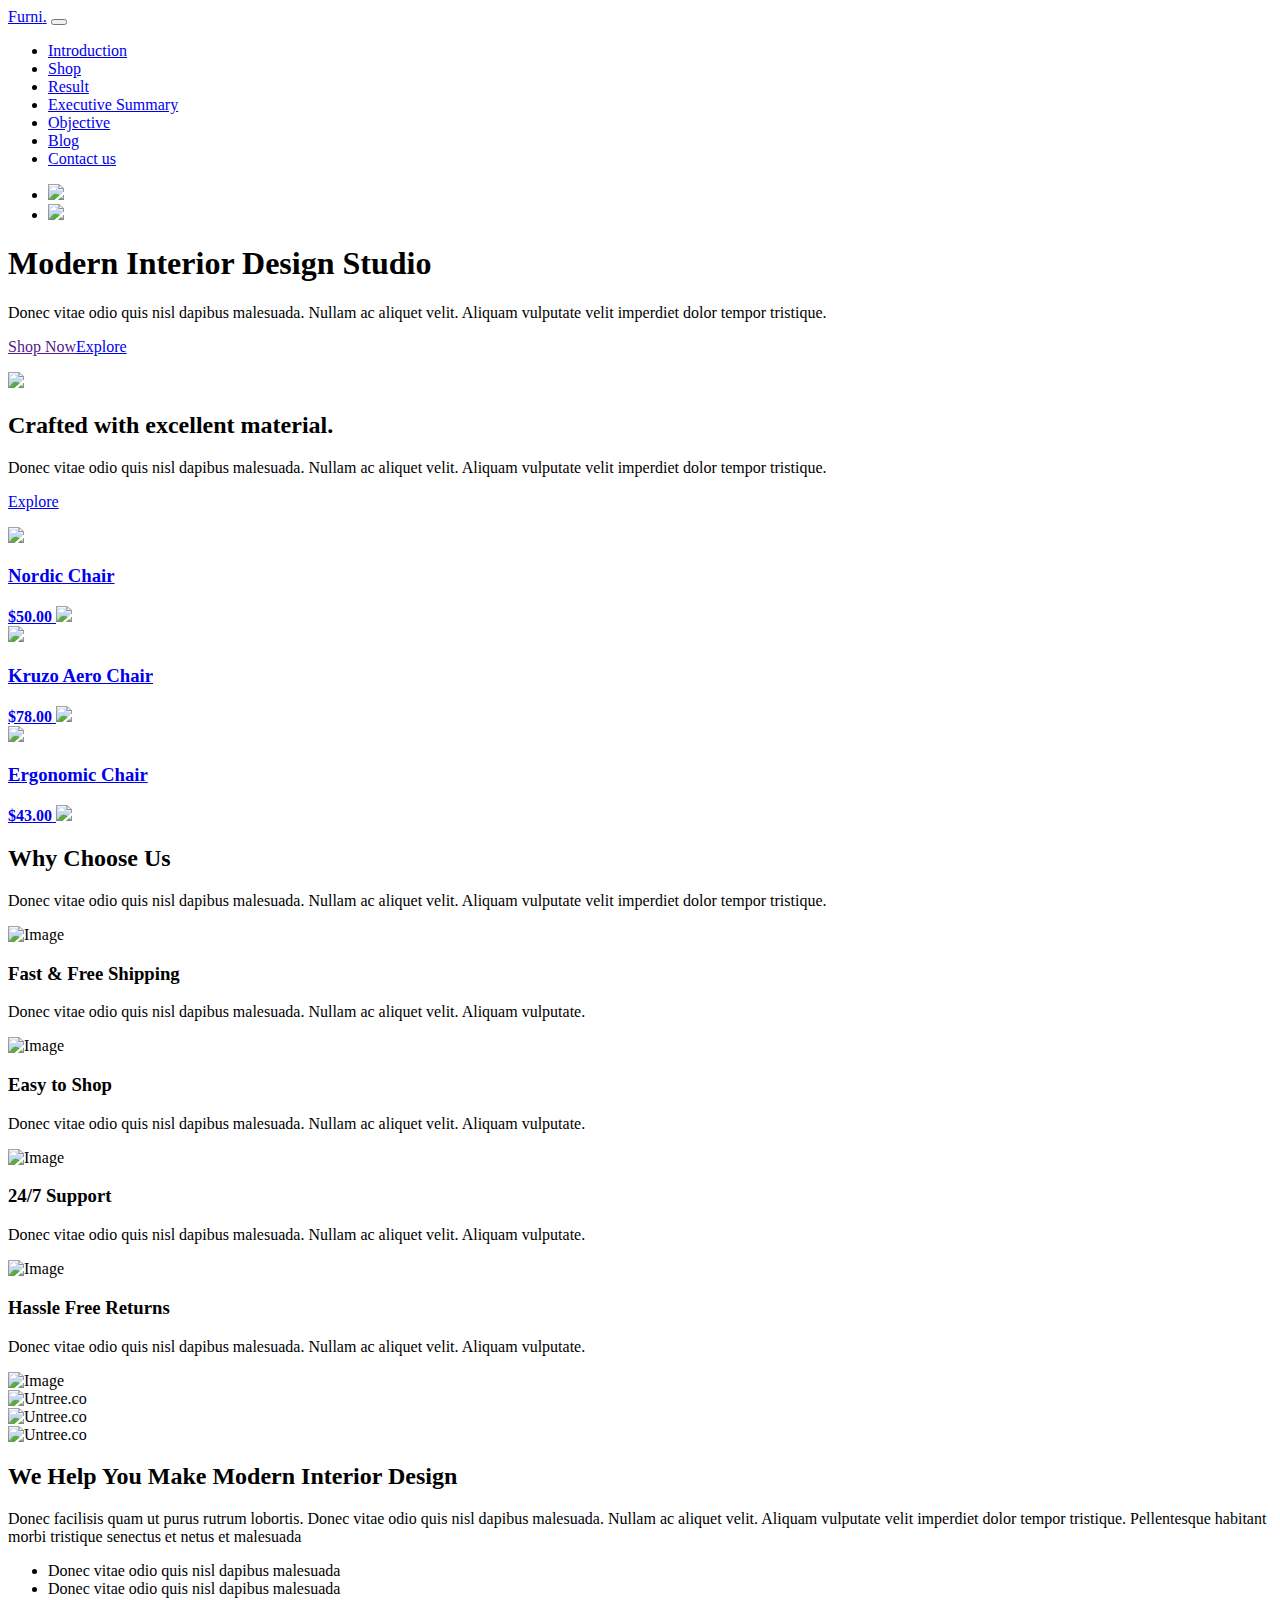
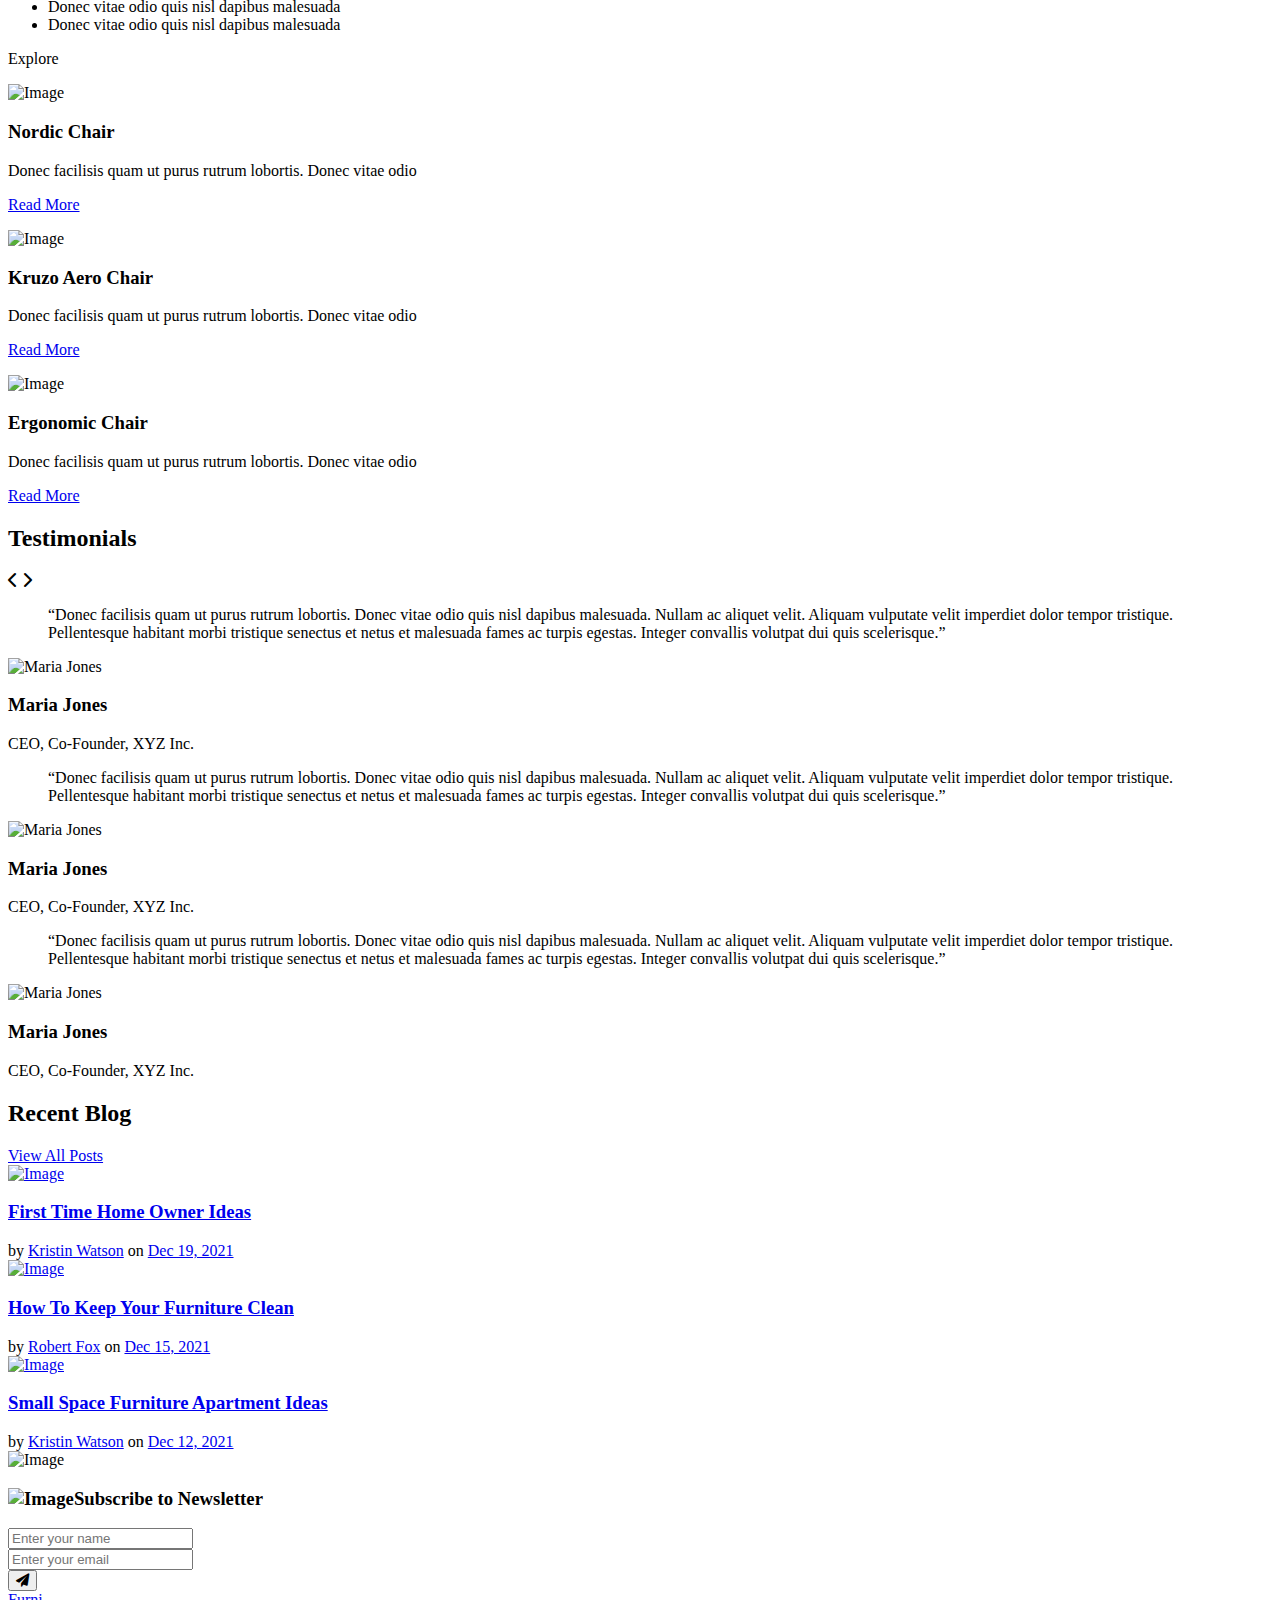
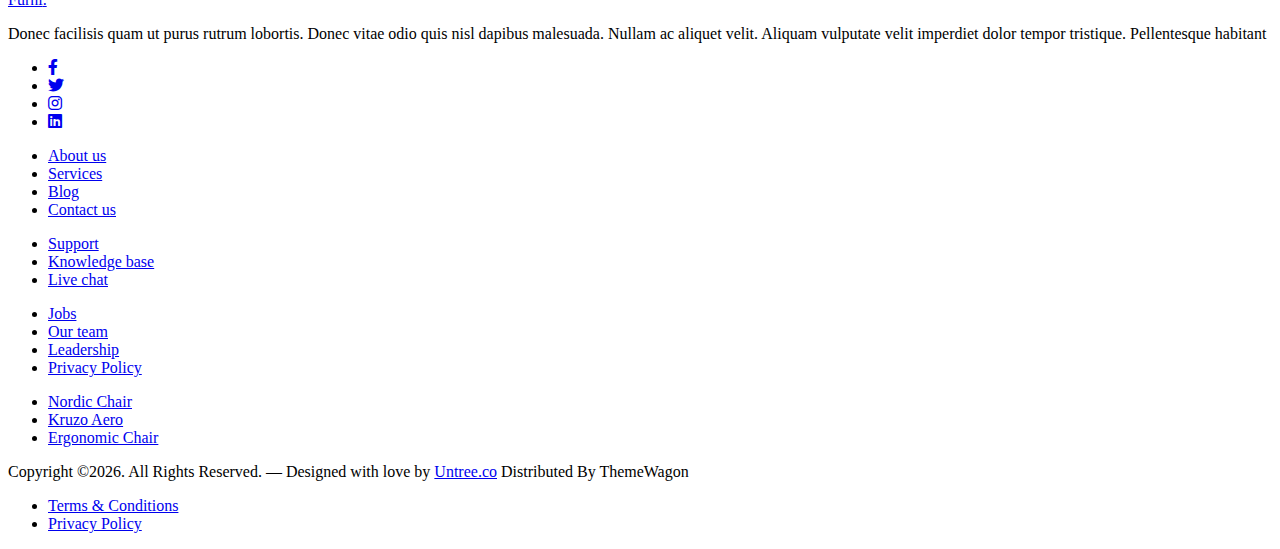
==== index.html @ 18865fa4 "my first commit" ====
<!-- /*
* Bootstrap 5
* Template Name: Furni
* Template Author: Untree.co
* Template URI: https://untree.co/
* License: https://creativecommons.org/licenses/by/3.0/
*/ -->
<!doctype html>
<html lang="en">
<head>
  <meta charset="utf-8">
  <meta name="viewport" content="width=device-width, initial-scale=1, shrink-to-fit=no">
  <meta name="author" content="Untree.co">
  <link rel="shortcut icon" href="favicon.png">

  <meta name="description" content="" />
  <meta name="keywords" content="bootstrap, bootstrap4" />

		<!-- Bootstrap CSS -->
		<link href="css/bootstrap.min.css" rel="stylesheet">
		<link href="https://cdnjs.cloudflare.com/ajax/libs/font-awesome/6.0.0-beta3/css/all.min.css" rel="stylesheet">
		<link href="css/tiny-slider.css" rel="stylesheet">
		<link href="css/style.css" rel="stylesheet">
		<title>Furni Free Bootstrap 5 Template for Furniture and Interior Design Websites by Untree.co </title>
	</head>

	<body>

		<!-- Start Header/Navigation -->
		<nav class="custom-navbar navbar navbar navbar-expand-md navbar-dark bg-dark" arial-label="Furni navigation bar">

			<div class="container">
				<a class="navbar-brand" href="index.html">Furni<span>.</span></a>

				<button class="navbar-toggler" type="button" data-bs-toggle="collapse" data-bs-target="#navbarsFurni" aria-controls="navbarsFurni" aria-expanded="false" aria-label="Toggle navigation">
					<span class="navbar-toggler-icon"></span>
				</button>

				<div class="collapse navbar-collapse" id="navbarsFurni">
					<ul class="custom-navbar-nav navbar-nav ms-auto mb-2 mb-md-0">
						<li class="nav-item active">
							<a class="nav-link" href="index.html">Introduction</a>
						</li>
						<li><a class="nav-link" href="shop.html">Shop</a></li>
						<li><a class="nav-link" href="Result.html">Result</a></li>
						<li><a class="nav-link" href="about.html">Executive Summary</a></li>
						<li><a class="nav-link" href="services.html">Objective</a></li>
						<li><a class="nav-link" href="blog.html">Blog</a></li>
						<li><a class="nav-link" href="contact.html">Contact us</a></li>
					</ul>

					<ul class="custom-navbar-cta navbar-nav mb-2 mb-md-0 ms-5">
						<li><a class="nav-link" href="#"><img src="images/user.svg"></a></li>
						<li><a class="nav-link" href="cart.html"><img src="images/cart.svg"></a></li>
					</ul>
				</div>
			</div>
				
		</nav>
		<!-- End Header/Navigation -->

		<!-- Start Hero Section -->
			<div class="hero">
				<div class="container">
					<div class="row justify-content-between">
						<div class="col-lg-5">
							<div class="intro-excerpt">
								<h1>Modern Interior <span clsas="d-block">Design Studio</span></h1>
								<p class="mb-4">Donec vitae odio quis nisl dapibus malesuada. Nullam ac aliquet velit. Aliquam vulputate velit imperdiet dolor tempor tristique.</p>
								<p><a href="" class="btn btn-secondary me-2">Shop Now</a><a href="#" class="btn btn-white-outline">Explore</a></p>
							</div>
						</div>
						<div class="col-lg-7">
							<div class="hero-img-wrap">
								<img src="images/couch.png" class="img-fluid">
							</div>
						</div>
					</div>
				</div>
			</div>
		<!-- End Hero Section -->

		<!-- Start Product Section -->
		<div class="product-section">
			<div class="container">
				<div class="row">

					<!-- Start Column 1 -->
					<div class="col-md-12 col-lg-3 mb-5 mb-lg-0">
						<h2 class="mb-4 section-title">Crafted with excellent material.</h2>
						<p class="mb-4">Donec vitae odio quis nisl dapibus malesuada. Nullam ac aliquet velit. Aliquam vulputate velit imperdiet dolor tempor tristique. </p>
						<p><a href="shop.html" class="btn">Explore</a></p>
					</div> 
					<!-- End Column 1 -->

					<!-- Start Column 2 -->
					<div class="col-12 col-md-4 col-lg-3 mb-5 mb-md-0">
						<a class="product-item" href="cart.html">
							<img src="images/product-1.png" class="img-fluid product-thumbnail">
							<h3 class="product-title">Nordic Chair</h3>
							<strong class="product-price">$50.00</strong>

							<span class="icon-cross">
								<img src="images/cross.svg" class="img-fluid">
							</span>
						</a>
					</div> 
					<!-- End Column 2 -->

					<!-- Start Column 3 -->
					<div class="col-12 col-md-4 col-lg-3 mb-5 mb-md-0">
						<a class="product-item" href="cart.html">
							<img src="images/product-2.png" class="img-fluid product-thumbnail">
							<h3 class="product-title">Kruzo Aero Chair</h3>
							<strong class="product-price">$78.00</strong>

							<span class="icon-cross">
								<img src="images/cross.svg" class="img-fluid">
							</span>
						</a>
					</div>
					<!-- End Column 3 -->

					<!-- Start Column 4 -->
					<div class="col-12 col-md-4 col-lg-3 mb-5 mb-md-0">
						<a class="product-item" href="cart.html">
							<img src="images/product-3.png" class="img-fluid product-thumbnail">
							<h3 class="product-title">Ergonomic Chair</h3>
							<strong class="product-price">$43.00</strong>

							<span class="icon-cross">
								<img src="images/cross.svg" class="img-fluid">
							</span>
						</a>
					</div>
					<!-- End Column 4 -->

				</div>
			</div>
		</div>
		<!-- End Product Section -->

		<!-- Start Why Choose Us Section -->
		<div class="why-choose-section">
			<div class="container">
				<div class="row justify-content-between">
					<div class="col-lg-6">
						<h2 class="section-title">Why Choose Us</h2>
						<p>Donec vitae odio quis nisl dapibus malesuada. Nullam ac aliquet velit. Aliquam vulputate velit imperdiet dolor tempor tristique.</p>

						<div class="row my-5">
							<div class="col-6 col-md-6">
								<div class="feature">
									<div class="icon">
										<img src="images/truck.svg" alt="Image" class="imf-fluid">
									</div>
									<h3>Fast &amp; Free Shipping</h3>
									<p>Donec vitae odio quis nisl dapibus malesuada. Nullam ac aliquet velit. Aliquam vulputate.</p>
								</div>
							</div>

							<div class="col-6 col-md-6">
								<div class="feature">
									<div class="icon">
										<img src="images/bag.svg" alt="Image" class="imf-fluid">
									</div>
									<h3>Easy to Shop</h3>
									<p>Donec vitae odio quis nisl dapibus malesuada. Nullam ac aliquet velit. Aliquam vulputate.</p>
								</div>
							</div>

							<div class="col-6 col-md-6">
								<div class="feature">
									<div class="icon">
										<img src="images/support.svg" alt="Image" class="imf-fluid">
									</div>
									<h3>24/7 Support</h3>
									<p>Donec vitae odio quis nisl dapibus malesuada. Nullam ac aliquet velit. Aliquam vulputate.</p>
								</div>
							</div>

							<div class="col-6 col-md-6">
								<div class="feature">
									<div class="icon">
										<img src="images/return.svg" alt="Image" class="imf-fluid">
									</div>
									<h3>Hassle Free Returns</h3>
									<p>Donec vitae odio quis nisl dapibus malesuada. Nullam ac aliquet velit. Aliquam vulputate.</p>
								</div>
							</div>

						</div>
					</div>

					<div class="col-lg-5">
						<div class="img-wrap">
							<img src="images/why-choose-us-img.jpg" alt="Image" class="img-fluid">
						</div>
					</div>

				</div>
			</div>
		</div>
		<!-- End Why Choose Us Section -->

		<!-- Start We Help Section -->
		<div class="we-help-section">
			<div class="container">
				<div class="row justify-content-between">
					<div class="col-lg-7 mb-5 mb-lg-0">
						<div class="imgs-grid">
							<div class="grid grid-1"><img src="images/img-grid-1.jpg" alt="Untree.co"></div>
							<div class="grid grid-2"><img src="images/img-grid-2.jpg" alt="Untree.co"></div>
							<div class="grid grid-3"><img src="images/img-grid-3.jpg" alt="Untree.co"></div>
						</div>
					</div>
					<div class="col-lg-5 ps-lg-5">
						<h2 class="section-title mb-4">We Help You Make Modern Interior Design</h2>
						<p>Donec facilisis quam ut purus rutrum lobortis. Donec vitae odio quis nisl dapibus malesuada. Nullam ac aliquet velit. Aliquam vulputate velit imperdiet dolor tempor tristique. Pellentesque habitant morbi tristique senectus et netus et malesuada</p>

						<ul class="list-unstyled custom-list my-4">
							<li>Donec vitae odio quis nisl dapibus malesuada</li>
							<li>Donec vitae odio quis nisl dapibus malesuada</li>
							<li>Donec vitae odio quis nisl dapibus malesuada</li>
							<li>Donec vitae odio quis nisl dapibus malesuada</li>
						</ul>
						<p><a herf="#" class="btn">Explore</a></p>
					</div>
				</div>
			</div>
		</div>
		<!-- End We Help Section -->

		<!-- Start Popular Product -->
		<div class="popular-product">
			<div class="container">
				<div class="row">

					<div class="col-12 col-md-6 col-lg-4 mb-4 mb-lg-0">
						<div class="product-item-sm d-flex">
							<div class="thumbnail">
								<img src="images/product-1.png" alt="Image" class="img-fluid">
							</div>
							<div class="pt-3">
								<h3>Nordic Chair</h3>
								<p>Donec facilisis quam ut purus rutrum lobortis. Donec vitae odio </p>
								<p><a href="#">Read More</a></p>
							</div>
						</div>
					</div>

					<div class="col-12 col-md-6 col-lg-4 mb-4 mb-lg-0">
						<div class="product-item-sm d-flex">
							<div class="thumbnail">
								<img src="images/product-2.png" alt="Image" class="img-fluid">
							</div>
							<div class="pt-3">
								<h3>Kruzo Aero Chair</h3>
								<p>Donec facilisis quam ut purus rutrum lobortis. Donec vitae odio </p>
								<p><a href="#">Read More</a></p>
							</div>
						</div>
					</div>

					<div class="col-12 col-md-6 col-lg-4 mb-4 mb-lg-0">
						<div class="product-item-sm d-flex">
							<div class="thumbnail">
								<img src="images/product-3.png" alt="Image" class="img-fluid">
							</div>
							<div class="pt-3">
								<h3>Ergonomic Chair</h3>
								<p>Donec facilisis quam ut purus rutrum lobortis. Donec vitae odio </p>
								<p><a href="#">Read More</a></p>
							</div>
						</div>
					</div>

				</div>
			</div>
		</div>
		<!-- End Popular Product -->

		<!-- Start Testimonial Slider -->
		<div class="testimonial-section">
			<div class="container">
				<div class="row">
					<div class="col-lg-7 mx-auto text-center">
						<h2 class="section-title">Testimonials</h2>
					</div>
				</div>

				<div class="row justify-content-center">
					<div class="col-lg-12">
						<div class="testimonial-slider-wrap text-center">

							<div id="testimonial-nav">
								<span class="prev" data-controls="prev"><span class="fa fa-chevron-left"></span></span>
								<span class="next" data-controls="next"><span class="fa fa-chevron-right"></span></span>
							</div>

							<div class="testimonial-slider">
								
								<div class="item">
									<div class="row justify-content-center">
										<div class="col-lg-8 mx-auto">

											<div class="testimonial-block text-center">
												<blockquote class="mb-5">
													<p>&ldquo;Donec facilisis quam ut purus rutrum lobortis. Donec vitae odio quis nisl dapibus malesuada. Nullam ac aliquet velit. Aliquam vulputate velit imperdiet dolor tempor tristique. Pellentesque habitant morbi tristique senectus et netus et malesuada fames ac turpis egestas. Integer convallis volutpat dui quis scelerisque.&rdquo;</p>
												</blockquote>

												<div class="author-info">
													<div class="author-pic">
														<img src="images/person-1.png" alt="Maria Jones" class="img-fluid">
													</div>
													<h3 class="font-weight-bold">Maria Jones</h3>
													<span class="position d-block mb-3">CEO, Co-Founder, XYZ Inc.</span>
												</div>
											</div>

										</div>
									</div>
								</div> 
								<!-- END item -->

								<div class="item">
									<div class="row justify-content-center">
										<div class="col-lg-8 mx-auto">

											<div class="testimonial-block text-center">
												<blockquote class="mb-5">
													<p>&ldquo;Donec facilisis quam ut purus rutrum lobortis. Donec vitae odio quis nisl dapibus malesuada. Nullam ac aliquet velit. Aliquam vulputate velit imperdiet dolor tempor tristique. Pellentesque habitant morbi tristique senectus et netus et malesuada fames ac turpis egestas. Integer convallis volutpat dui quis scelerisque.&rdquo;</p>
												</blockquote>

												<div class="author-info">
													<div class="author-pic">
														<img src="images/person-1.png" alt="Maria Jones" class="img-fluid">
													</div>
													<h3 class="font-weight-bold">Maria Jones</h3>
													<span class="position d-block mb-3">CEO, Co-Founder, XYZ Inc.</span>
												</div>
											</div>

										</div>
									</div>
								</div> 
								<!-- END item -->

								<div class="item">
									<div class="row justify-content-center">
										<div class="col-lg-8 mx-auto">

											<div class="testimonial-block text-center">
												<blockquote class="mb-5">
													<p>&ldquo;Donec facilisis quam ut purus rutrum lobortis. Donec vitae odio quis nisl dapibus malesuada. Nullam ac aliquet velit. Aliquam vulputate velit imperdiet dolor tempor tristique. Pellentesque habitant morbi tristique senectus et netus et malesuada fames ac turpis egestas. Integer convallis volutpat dui quis scelerisque.&rdquo;</p>
												</blockquote>

												<div class="author-info">
													<div class="author-pic">
														<img src="images/person-1.png" alt="Maria Jones" class="img-fluid">
													</div>
													<h3 class="font-weight-bold">Maria Jones</h3>
													<span class="position d-block mb-3">CEO, Co-Founder, XYZ Inc.</span>
												</div>
											</div>

										</div>
									</div>
								</div> 
								<!-- END item -->

							</div>

						</div>
					</div>
				</div>
			</div>
		</div>
		<!-- End Testimonial Slider -->

		<!-- Start Blog Section -->
		<div class="blog-section">
			<div class="container">
				<div class="row mb-5">
					<div class="col-md-6">
						<h2 class="section-title">Recent Blog</h2>
					</div>
					<div class="col-md-6 text-start text-md-end">
						<a href="#" class="more">View All Posts</a>
					</div>
				</div>

				<div class="row">

					<div class="col-12 col-sm-6 col-md-4 mb-4 mb-md-0">
						<div class="post-entry">
							<a href="#" class="post-thumbnail"><img src="images/post-1.jpg" alt="Image" class="img-fluid"></a>
							<div class="post-content-entry">
								<h3><a href="#">First Time Home Owner Ideas</a></h3>
								<div class="meta">
									<span>by <a href="#">Kristin Watson</a></span> <span>on <a href="#">Dec 19, 2021</a></span>
								</div>
							</div>
						</div>
					</div>

					<div class="col-12 col-sm-6 col-md-4 mb-4 mb-md-0">
						<div class="post-entry">
							<a href="#" class="post-thumbnail"><img src="images/post-2.jpg" alt="Image" class="img-fluid"></a>
							<div class="post-content-entry">
								<h3><a href="#">How To Keep Your Furniture Clean</a></h3>
								<div class="meta">
									<span>by <a href="#">Robert Fox</a></span> <span>on <a href="#">Dec 15, 2021</a></span>
								</div>
							</div>
						</div>
					</div>

					<div class="col-12 col-sm-6 col-md-4 mb-4 mb-md-0">
						<div class="post-entry">
							<a href="#" class="post-thumbnail"><img src="images/post-3.jpg" alt="Image" class="img-fluid"></a>
							<div class="post-content-entry">
								<h3><a href="#">Small Space Furniture Apartment Ideas</a></h3>
								<div class="meta">
									<span>by <a href="#">Kristin Watson</a></span> <span>on <a href="#">Dec 12, 2021</a></span>
								</div>
							</div>
						</div>
					</div>

				</div>
			</div>
		</div>
		<!-- End Blog Section -->	

		<!-- Start Footer Section -->
		<footer class="footer-section">
			<div class="container relative">

				<div class="sofa-img">
					<img src="images/sofa.png" alt="Image" class="img-fluid">
				</div>

				<div class="row">
					<div class="col-lg-8">
						<div class="subscription-form">
							<h3 class="d-flex align-items-center"><span class="me-1"><img src="images/envelope-outline.svg" alt="Image" class="img-fluid"></span><span>Subscribe to Newsletter</span></h3>

							<form action="#" class="row g-3">
								<div class="col-auto">
									<input type="text" class="form-control" placeholder="Enter your name">
								</div>
								<div class="col-auto">
									<input type="email" class="form-control" placeholder="Enter your email">
								</div>
								<div class="col-auto">
									<button class="btn btn-primary">
										<span class="fa fa-paper-plane"></span>
									</button>
								</div>
							</form>

						</div>
					</div>
				</div>

				<div class="row g-5 mb-5">
					<div class="col-lg-4">
						<div class="mb-4 footer-logo-wrap"><a href="#" class="footer-logo">Furni<span>.</span></a></div>
						<p class="mb-4">Donec facilisis quam ut purus rutrum lobortis. Donec vitae odio quis nisl dapibus malesuada. Nullam ac aliquet velit. Aliquam vulputate velit imperdiet dolor tempor tristique. Pellentesque habitant</p>

						<ul class="list-unstyled custom-social">
							<li><a href="#"><span class="fa fa-brands fa-facebook-f"></span></a></li>
							<li><a href="#"><span class="fa fa-brands fa-twitter"></span></a></li>
							<li><a href="#"><span class="fa fa-brands fa-instagram"></span></a></li>
							<li><a href="#"><span class="fa fa-brands fa-linkedin"></span></a></li>
						</ul>
					</div>

					<div class="col-lg-8">
						<div class="row links-wrap">
							<div class="col-6 col-sm-6 col-md-3">
								<ul class="list-unstyled">
									<li><a href="#">About us</a></li>
									<li><a href="#">Services</a></li>
									<li><a href="#">Blog</a></li>
									<li><a href="#">Contact us</a></li>
								</ul>
							</div>

							<div class="col-6 col-sm-6 col-md-3">
								<ul class="list-unstyled">
									<li><a href="#">Support</a></li>
									<li><a href="#">Knowledge base</a></li>
									<li><a href="#">Live chat</a></li>
								</ul>
							</div>

							<div class="col-6 col-sm-6 col-md-3">
								<ul class="list-unstyled">
									<li><a href="#">Jobs</a></li>
									<li><a href="#">Our team</a></li>
									<li><a href="#">Leadership</a></li>
									<li><a href="#">Privacy Policy</a></li>
								</ul>
							</div>

							<div class="col-6 col-sm-6 col-md-3">
								<ul class="list-unstyled">
									<li><a href="#">Nordic Chair</a></li>
									<li><a href="#">Kruzo Aero</a></li>
									<li><a href="#">Ergonomic Chair</a></li>
								</ul>
							</div>
						</div>
					</div>

				</div>

				<div class="border-top copyright">
					<div class="row pt-4">
						<div class="col-lg-6">
							<p class="mb-2 text-center text-lg-start">Copyright &copy;<script>document.write(new Date().getFullYear());</script>. All Rights Reserved. &mdash; Designed with love by <a href="https://untree.co">Untree.co</a> Distributed By <a hreff="https://themewagon.com">ThemeWagon</a>  <!-- License information: https://untree.co/license/ -->
            </p>
						</div>

						<div class="col-lg-6 text-center text-lg-end">
							<ul class="list-unstyled d-inline-flex ms-auto">
								<li class="me-4"><a href="#">Terms &amp; Conditions</a></li>
								<li><a href="#">Privacy Policy</a></li>
							</ul>
						</div>

					</div>
				</div>

			</div>
		</footer>
		<!-- End Footer Section -->	


		<script src="js/bootstrap.bundle.min.js"></script>
		<script src="js/tiny-slider.js"></script>
		<script src="js/custom.js"></script>
	</body>

</html>
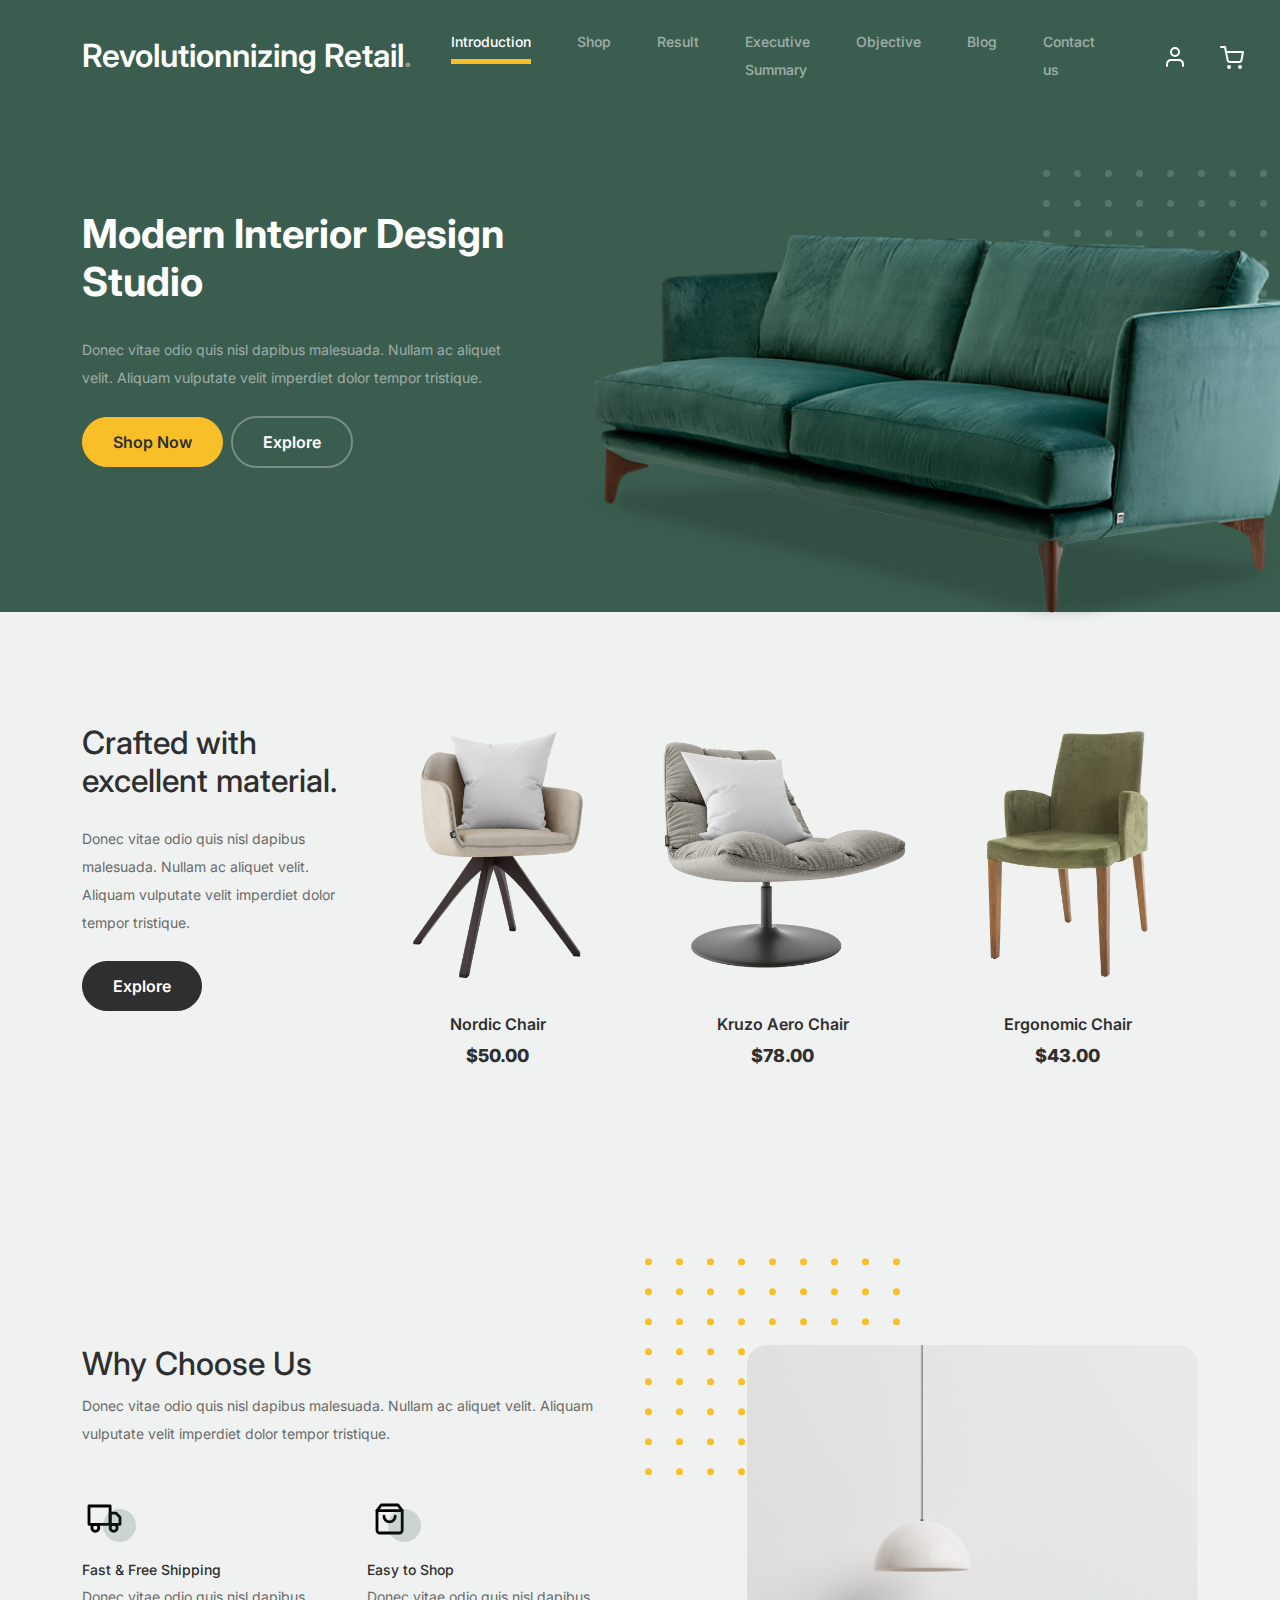
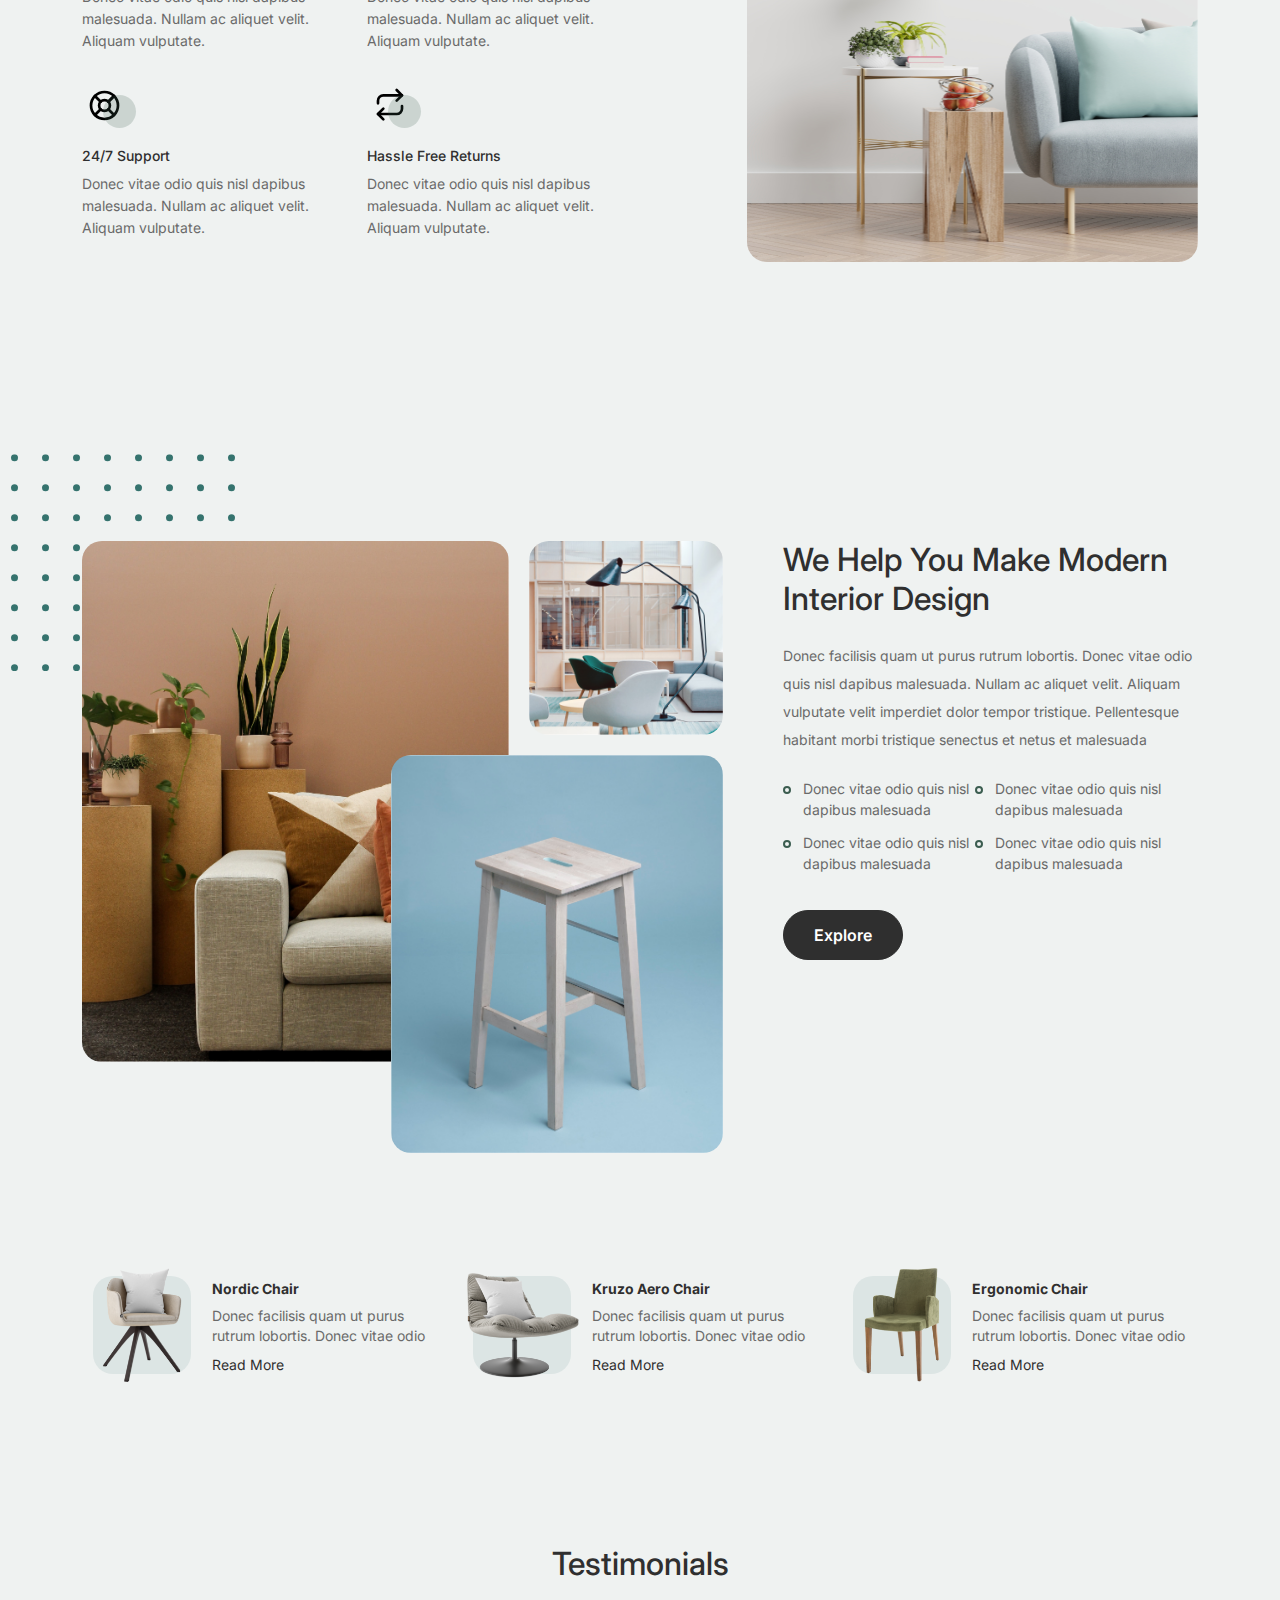
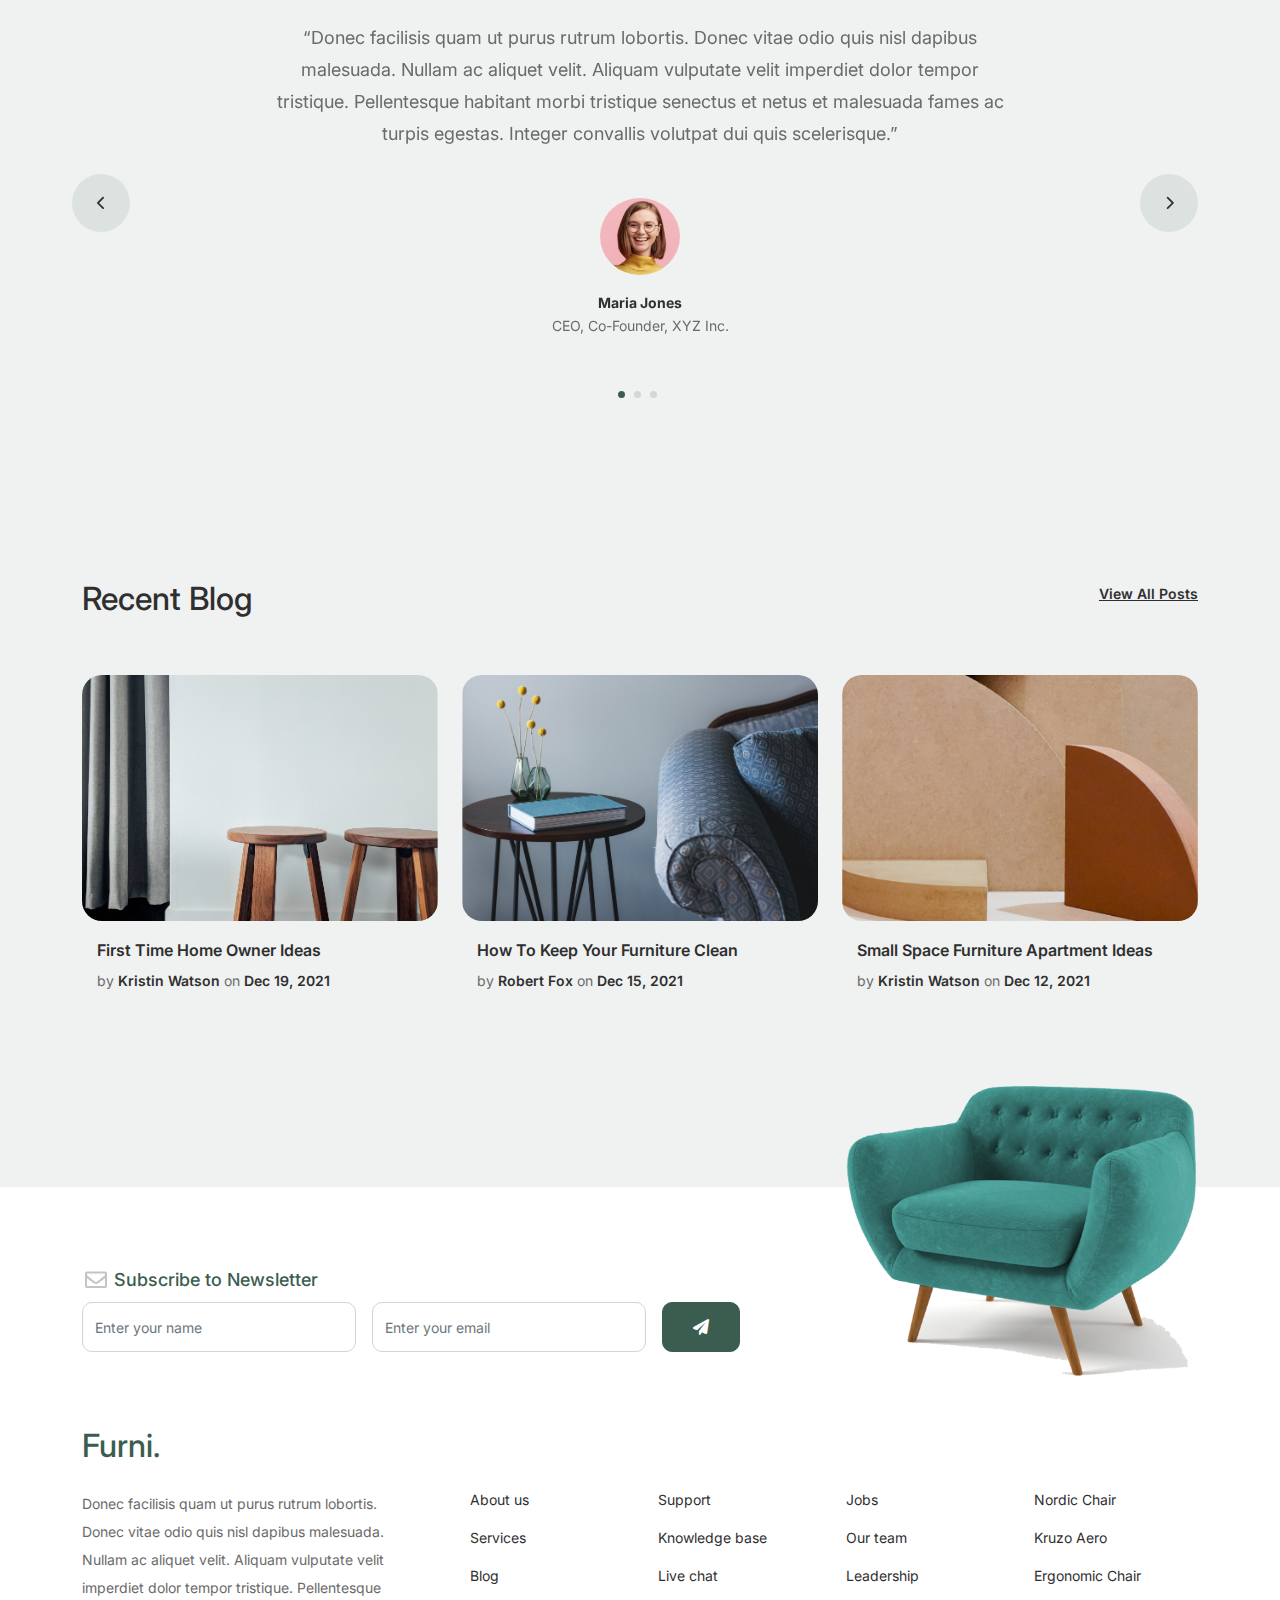
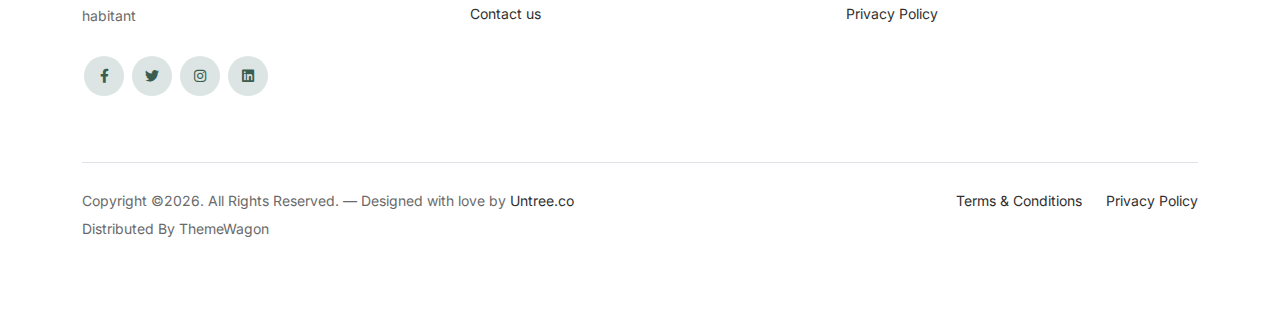
==== commit e8bce814: "changes" ====
--- a/index.html
+++ b/index.html
@@ -1,6 +1,6 @@
 <!-- /*
 * Bootstrap 5
-* Template Name: Furni
+* Template Name: Revolutionnizing Retail
 * Template Author: Untree.co
 * Template URI: https://untree.co/
 * License: https://creativecommons.org/licenses/by/3.0/
@@ -21,7 +21,7 @@
 		<link href="https://cdnjs.cloudflare.com/ajax/libs/font-awesome/6.0.0-beta3/css/all.min.css" rel="stylesheet">
 		<link href="css/tiny-slider.css" rel="stylesheet">
 		<link href="css/style.css" rel="stylesheet">
-		<title>Furni Free Bootstrap 5 Template for Furniture and Interior Design Websites by Untree.co </title>
+		<title> Revolutionnizing Retail Free Bootstrap 5 Template for Furniture and Interior Design Websites by Untree.co </title>
 	</head>
 
 	<body>
@@ -30,7 +30,7 @@
 		<nav class="custom-navbar navbar navbar navbar-expand-md navbar-dark bg-dark" arial-label="Furni navigation bar">
 
 			<div class="container">
-				<a class="navbar-brand" href="index.html">Furni<span>.</span></a>
+				<a class="navbar-brand" href="index.html">Revolutionnizing Retail<span>.</span></a>
 
 				<button class="navbar-toggler" type="button" data-bs-toggle="collapse" data-bs-target="#navbarsFurni" aria-controls="navbarsFurni" aria-expanded="false" aria-label="Toggle navigation">
 					<span class="navbar-toggler-icon"></span>
--- a/css/tiny-slider.css
+++ b/css/tiny-slider.css
@@ -0,0 +1,3 @@
+.tns-outer{padding:0 !important}.tns-outer [hidden]{display:none !important}.tns-outer [aria-controls],.tns-outer [data-action]{cursor:pointer}.tns-slider{-webkit-transition:all 0s;-moz-transition:all 0s;transition:all 0s}.tns-slider>.tns-item{-webkit-box-sizing:border-box;-moz-box-sizing:border-box;box-sizing:border-box}.tns-horizontal.tns-subpixel{white-space:nowrap}.tns-horizontal.tns-subpixel>.tns-item{display:inline-block;vertical-align:top;white-space:normal}.tns-horizontal.tns-no-subpixel:after{content:'';display:table;clear:both}.tns-horizontal.tns-no-subpixel>.tns-item{float:left}.tns-horizontal.tns-carousel.tns-no-subpixel>.tns-item{margin-right:-100%}.tns-no-calc{position:relative;left:0}.tns-gallery{position:relative;left:0;min-height:1px}.tns-gallery>.tns-item{position:absolute;left:-100%;-webkit-transition:transform 0s, opacity 0s;-moz-transition:transform 0s, opacity 0s;transition:transform 0s, opacity 0s}.tns-gallery>.tns-slide-active{position:relative;left:auto !important}.tns-gallery>.tns-moving{-webkit-transition:all 0.25s;-moz-transition:all 0.25s;transition:all 0.25s}.tns-autowidth{display:inline-block}.tns-lazy-img{-webkit-transition:opacity 0.6s;-moz-transition:opacity 0.6s;transition:opacity 0.6s;opacity:0.6}.tns-lazy-img.tns-complete{opacity:1}.tns-ah{-webkit-transition:height 0s;-moz-transition:height 0s;transition:height 0s}.tns-ovh{overflow:hidden}.tns-visually-hidden{position:absolute;left:-10000em}.tns-transparent{opacity:0;visibility:hidden}.tns-fadeIn{opacity:1;filter:alpha(opacity=100);z-index:0}.tns-normal,.tns-fadeOut{opacity:0;filter:alpha(opacity=0);z-index:-1}.tns-vpfix{white-space:nowrap}.tns-vpfix>div,.tns-vpfix>li{display:inline-block}.tns-t-subp2{margin:0 auto;width:310px;position:relative;height:10px;overflow:hidden}.tns-t-ct{width:2333.3333333%;width:-webkit-calc(100% * 70 / 3);width:-moz-calc(100% * 70 / 3);width:calc(100% * 70 / 3);position:absolute;right:0}.tns-t-ct:after{content:'';display:table;clear:both}.tns-t-ct>div{width:1.4285714%;width:-webkit-calc(100% / 70);width:-moz-calc(100% / 70);width:calc(100% / 70);height:10px;float:left}
+
+/*# sourceMappingURL=sourcemaps/tiny-slider.css.map */--- a/css/style.css
+++ b/css/style.css
@@ -0,0 +1,711 @@
+/*
+* Template Name: UntreeStore
+* Template Author: Untree.co
+* Author URI: https://untree.co/
+* License: https://creativecommons.org/licenses/by/3.0/
+*/
+@import url("https://fonts.googleapis.com/css2?family=Inter:wght@400;500;600;700;800&display=swap");
+body {
+  overflow-x: hidden;
+  position: relative; }
+
+body {
+  font-family: "Inter", sans-serif;
+  font-weight: 400;
+  line-height: 28px;
+  color: #6a6a6a;
+  font-size: 14px;
+  background-color: #eff2f1; }
+
+a {
+  text-decoration: none;
+  -webkit-transition: .3s all ease;
+  -o-transition: .3s all ease;
+  transition: .3s all ease;
+  color: #2f2f2f;
+  text-decoration: underline; }
+  a:hover {
+    color: #2f2f2f;
+    text-decoration: none; }
+  a.more {
+    font-weight: 600; }
+
+.custom-navbar {
+  background: #3b5d50 !important;
+  padding-top: 20px;
+  padding-bottom: 20px; }
+  .custom-navbar .navbar-brand {
+    font-size: 32px;
+    font-weight: 600; }
+    .custom-navbar .navbar-brand > span {
+      opacity: .4; }
+  .custom-navbar .navbar-toggler {
+    border-color: transparent; }
+    .custom-navbar .navbar-toggler:active, .custom-navbar .navbar-toggler:focus {
+      -webkit-box-shadow: none;
+      box-shadow: none;
+      outline: none; }
+  @media (min-width: 992px) {
+    .custom-navbar .custom-navbar-nav li {
+      margin-left: 15px;
+      margin-right: 15px; } }
+  .custom-navbar .custom-navbar-nav li a {
+    font-weight: 500;
+    color: #ffffff !important;
+    opacity: .5;
+    -webkit-transition: .3s all ease;
+    -o-transition: .3s all ease;
+    transition: .3s all ease;
+    position: relative; }
+    @media (min-width: 768px) {
+      .custom-navbar .custom-navbar-nav li a:before {
+        content: "";
+        position: absolute;
+        bottom: 0;
+        left: 8px;
+        right: 8px;
+        background: #f9bf29;
+        height: 5px;
+        opacity: 1;
+        visibility: visible;
+        width: 0;
+        -webkit-transition: .15s all ease-out;
+        -o-transition: .15s all ease-out;
+        transition: .15s all ease-out; } }
+    .custom-navbar .custom-navbar-nav li a:hover {
+      opacity: 1; }
+      .custom-navbar .custom-navbar-nav li a:hover:before {
+        width: calc(100% - 16px); }
+  .custom-navbar .custom-navbar-nav li.active a {
+    opacity: 1; }
+    .custom-navbar .custom-navbar-nav li.active a:before {
+      width: calc(100% - 16px); }
+  .custom-navbar .custom-navbar-cta {
+    margin-left: 0 !important;
+    -webkit-box-orient: horizontal;
+    -webkit-box-direction: normal;
+    -ms-flex-direction: row;
+    flex-direction: row; }
+    @media (min-width: 768px) {
+      .custom-navbar .custom-navbar-cta {
+        margin-left: 40px !important; } }
+    .custom-navbar .custom-navbar-cta li {
+      margin-left: 0px;
+      margin-right: 0px; }
+      .custom-navbar .custom-navbar-cta li:first-child {
+        margin-right: 20px; }
+
+.hero {
+  background: #3b5d50;
+  padding: calc(4rem - 30px) 0 0rem 0; }
+  @media (min-width: 768px) {
+    .hero {
+      padding: calc(4rem - 30px) 0 4rem 0; } }
+  @media (min-width: 992px) {
+    .hero {
+      padding: calc(8rem - 30px) 0 8rem 0; } }
+  .hero .intro-excerpt {
+    position: relative;
+    z-index: 4; }
+    @media (min-width: 992px) {
+      .hero .intro-excerpt {
+        max-width: 450px; } }
+  .hero h1 {
+    font-weight: 700;
+    color: #ffffff;
+    margin-bottom: 30px; }
+    @media (min-width: 1400px) {
+      .hero h1 {
+        font-size: 54px; } }
+  .hero p {
+    color: rgba(255, 255, 255, 0.5);
+    margin-botom: 30px; }
+  .hero .hero-img-wrap {
+    position: relative; }
+    .hero .hero-img-wrap img {
+      position: relative;
+      top: 0px;
+      right: 0px;
+      z-index: 2;
+      max-width: 780px;
+      left: -20px; }
+      @media (min-width: 768px) {
+        .hero .hero-img-wrap img {
+          right: 0px;
+          left: -100px; } }
+      @media (min-width: 992px) {
+        .hero .hero-img-wrap img {
+          left: 0px;
+          top: -80px;
+          position: absolute;
+          right: -50px; } }
+      @media (min-width: 1200px) {
+        .hero .hero-img-wrap img {
+          left: 0px;
+          top: -80px;
+          right: -100px; } }
+    .hero .hero-img-wrap:after {
+      content: "";
+      position: absolute;
+      width: 255px;
+      height: 217px;
+      background-image: url("../images/dots-light.svg");
+      background-size: contain;
+      background-repeat: no-repeat;
+      right: -100px;
+      top: -0px; }
+      @media (min-width: 1200px) {
+        .hero .hero-img-wrap:after {
+          top: -40px; } }
+
+.btn {
+  font-weight: 600;
+  padding: 12px 30px;
+  border-radius: 30px;
+  color: #ffffff;
+  background: #2f2f2f;
+  border-color: #2f2f2f; }
+  .btn:hover {
+    color: #ffffff;
+    background: #222222;
+    border-color: #222222; }
+  .btn:active, .btn:focus {
+    outline: none !important;
+    -webkit-box-shadow: none;
+    box-shadow: none; }
+  .btn.btn-primary {
+    background: #3b5d50;
+    border-color: #3b5d50; }
+    .btn.btn-primary:hover {
+      background: #314d43;
+      border-color: #314d43; }
+  .btn.btn-secondary {
+    color: #2f2f2f;
+    background: #f9bf29;
+    border-color: #f9bf29; }
+    .btn.btn-secondary:hover {
+      background: #f8b810;
+      border-color: #f8b810; }
+  .btn.btn-white-outline {
+    background: transparent;
+    border-width: 2px;
+    border-color: rgba(255, 255, 255, 0.3); }
+    .btn.btn-white-outline:hover {
+      border-color: white;
+      color: #ffffff; }
+
+.section-title {
+  color: #2f2f2f; }
+
+.product-section {
+  padding: 7rem 0; }
+  .product-section .product-item {
+    text-align: center;
+    text-decoration: none;
+    display: block;
+    position: relative;
+    padding-bottom: 50px;
+    cursor: pointer; }
+    .product-section .product-item .product-thumbnail {
+      margin-bottom: 30px;
+      position: relative;
+      top: 0;
+      -webkit-transition: .3s all ease;
+      -o-transition: .3s all ease;
+      transition: .3s all ease; }
+    .product-section .product-item h3 {
+      font-weight: 600;
+      font-size: 16px; }
+    .product-section .product-item strong {
+      font-weight: 800 !important;
+      font-size: 18px !important; }
+    .product-section .product-item h3, .product-section .product-item strong {
+      color: #2f2f2f;
+      text-decoration: none; }
+    .product-section .product-item .icon-cross {
+      position: absolute;
+      width: 35px;
+      height: 35px;
+      display: inline-block;
+      background: #2f2f2f;
+      bottom: 15px;
+      left: 50%;
+      -webkit-transform: translateX(-50%);
+      -ms-transform: translateX(-50%);
+      transform: translateX(-50%);
+      margin-bottom: -17.5px;
+      border-radius: 50%;
+      opacity: 0;
+      visibility: hidden;
+      -webkit-transition: .3s all ease;
+      -o-transition: .3s all ease;
+      transition: .3s all ease; }
+      .product-section .product-item .icon-cross img {
+        position: absolute;
+        left: 50%;
+        top: 50%;
+        -webkit-transform: translate(-50%, -50%);
+        -ms-transform: translate(-50%, -50%);
+        transform: translate(-50%, -50%); }
+    .product-section .product-item:before {
+      bottom: 0;
+      left: 0;
+      right: 0;
+      position: absolute;
+      content: "";
+      background: #dce5e4;
+      height: 0%;
+      z-index: -1;
+      border-radius: 10px;
+      -webkit-transition: .3s all ease;
+      -o-transition: .3s all ease;
+      transition: .3s all ease; }
+    .product-section .product-item:hover .product-thumbnail {
+      top: -25px; }
+    .product-section .product-item:hover .icon-cross {
+      bottom: 0;
+      opacity: 1;
+      visibility: visible; }
+    .product-section .product-item:hover:before {
+      height: 70%; }
+
+.why-choose-section {
+  padding: 7rem 0; }
+  .why-choose-section .img-wrap {
+    position: relative; }
+    .why-choose-section .img-wrap:before {
+      position: absolute;
+      content: "";
+      width: 255px;
+      height: 217px;
+      background-image: url("../images/dots-yellow.svg");
+      background-repeat: no-repeat;
+      background-size: contain;
+      -webkit-transform: translate(-40%, -40%);
+      -ms-transform: translate(-40%, -40%);
+      transform: translate(-40%, -40%);
+      z-index: -1; }
+    .why-choose-section .img-wrap img {
+      border-radius: 20px; }
+
+.feature {
+  margin-bottom: 30px; }
+  .feature .icon {
+    display: inline-block;
+    position: relative;
+    margin-bottom: 20px; }
+    .feature .icon:before {
+      content: "";
+      width: 33px;
+      height: 33px;
+      position: absolute;
+      background: rgba(59, 93, 80, 0.2);
+      border-radius: 50%;
+      right: -8px;
+      bottom: 0; }
+  .feature h3 {
+    font-size: 14px;
+    color: #2f2f2f; }
+  .feature p {
+    font-size: 14px;
+    line-height: 22px;
+    color: #6a6a6a; }
+
+.we-help-section {
+  padding: 7rem 0; }
+  .we-help-section .imgs-grid {
+    display: -ms-grid;
+    display: grid;
+    -ms-grid-columns: (1fr)[27];
+    grid-template-columns: repeat(27, 1fr);
+    position: relative; }
+    .we-help-section .imgs-grid:before {
+      position: absolute;
+      content: "";
+      width: 255px;
+      height: 217px;
+      background-image: url("../images/dots-green.svg");
+      background-size: contain;
+      background-repeat: no-repeat;
+      -webkit-transform: translate(-40%, -40%);
+      -ms-transform: translate(-40%, -40%);
+      transform: translate(-40%, -40%);
+      z-index: -1; }
+    .we-help-section .imgs-grid .grid {
+      position: relative; }
+      .we-help-section .imgs-grid .grid img {
+        border-radius: 20px;
+        max-width: 100%; }
+      .we-help-section .imgs-grid .grid.grid-1 {
+        -ms-grid-column: 1;
+        -ms-grid-column-span: 18;
+        grid-column: 1 / span 18;
+        -ms-grid-row: 1;
+        -ms-grid-row-span: 27;
+        grid-row: 1 / span 27; }
+      .we-help-section .imgs-grid .grid.grid-2 {
+        -ms-grid-column: 19;
+        -ms-grid-column-span: 27;
+        grid-column: 19 / span 27;
+        -ms-grid-row: 1;
+        -ms-grid-row-span: 5;
+        grid-row: 1 / span 5;
+        padding-left: 20px; }
+      .we-help-section .imgs-grid .grid.grid-3 {
+        -ms-grid-column: 14;
+        -ms-grid-column-span: 16;
+        grid-column: 14 / span 16;
+        -ms-grid-row: 6;
+        -ms-grid-row-span: 27;
+        grid-row: 6 / span 27;
+        padding-top: 20px; }
+
+.custom-list {
+  width: 100%; }
+  .custom-list li {
+    display: inline-block;
+    width: calc(50% - 20px);
+    margin-bottom: 12px;
+    line-height: 1.5;
+    position: relative;
+    padding-left: 20px; }
+    .custom-list li:before {
+      content: "";
+      width: 8px;
+      height: 8px;
+      border-radius: 50%;
+      border: 2px solid #3b5d50;
+      position: absolute;
+      left: 0;
+      top: 8px; }
+
+.popular-product {
+  padding: 0 0 7rem 0; }
+  .popular-product .product-item-sm h3 {
+    font-size: 14px;
+    font-weight: 700;
+    color: #2f2f2f; }
+  .popular-product .product-item-sm a {
+    text-decoration: none;
+    color: #2f2f2f;
+    -webkit-transition: .3s all ease;
+    -o-transition: .3s all ease;
+    transition: .3s all ease; }
+    .popular-product .product-item-sm a:hover {
+      color: rgba(47, 47, 47, 0.5); }
+  .popular-product .product-item-sm p {
+    line-height: 1.4;
+    margin-bottom: 10px;
+    font-size: 14px; }
+  .popular-product .product-item-sm .thumbnail {
+    margin-right: 10px;
+    -webkit-box-flex: 0;
+    -ms-flex: 0 0 120px;
+    flex: 0 0 120px;
+    position: relative; }
+    .popular-product .product-item-sm .thumbnail:before {
+      content: "";
+      position: absolute;
+      border-radius: 20px;
+      background: #dce5e4;
+      width: 98px;
+      height: 98px;
+      top: 50%;
+      left: 50%;
+      -webkit-transform: translate(-50%, -50%);
+      -ms-transform: translate(-50%, -50%);
+      transform: translate(-50%, -50%);
+      z-index: -1; }
+
+.testimonial-section {
+  padding: 3rem 0 7rem 0; }
+
+.testimonial-slider-wrap {
+  position: relative; }
+  .testimonial-slider-wrap .tns-inner {
+    padding-top: 30px; }
+  .testimonial-slider-wrap .item .testimonial-block blockquote {
+    font-size: 16px; }
+    @media (min-width: 768px) {
+      .testimonial-slider-wrap .item .testimonial-block blockquote {
+        line-height: 32px;
+        font-size: 18px; } }
+  .testimonial-slider-wrap .item .testimonial-block .author-info .author-pic {
+    margin-bottom: 20px; }
+    .testimonial-slider-wrap .item .testimonial-block .author-info .author-pic img {
+      max-width: 80px;
+      border-radius: 50%; }
+  .testimonial-slider-wrap .item .testimonial-block .author-info h3 {
+    font-size: 14px;
+    font-weight: 700;
+    color: #2f2f2f;
+    margin-bottom: 0; }
+  .testimonial-slider-wrap #testimonial-nav {
+    position: absolute;
+    top: 50%;
+    z-index: 99;
+    width: 100%;
+    display: none; }
+    @media (min-width: 768px) {
+      .testimonial-slider-wrap #testimonial-nav {
+        display: block; } }
+    .testimonial-slider-wrap #testimonial-nav > span {
+      cursor: pointer;
+      position: absolute;
+      width: 58px;
+      height: 58px;
+      line-height: 58px;
+      border-radius: 50%;
+      background: rgba(59, 93, 80, 0.1);
+      color: #2f2f2f;
+      -webkit-transition: .3s all ease;
+      -o-transition: .3s all ease;
+      transition: .3s all ease; }
+      .testimonial-slider-wrap #testimonial-nav > span:hover {
+        background: #3b5d50;
+        color: #ffffff; }
+    .testimonial-slider-wrap #testimonial-nav .prev {
+      left: -10px; }
+    .testimonial-slider-wrap #testimonial-nav .next {
+      right: 0; }
+  .testimonial-slider-wrap .tns-nav {
+    position: absolute;
+    bottom: -50px;
+    left: 50%;
+    -webkit-transform: translateX(-50%);
+    -ms-transform: translateX(-50%);
+    transform: translateX(-50%); }
+    .testimonial-slider-wrap .tns-nav button {
+      background: none;
+      border: none;
+      display: inline-block;
+      position: relative;
+      width: 0 !important;
+      height: 7px !important;
+      margin: 2px; }
+      .testimonial-slider-wrap .tns-nav button:active, .testimonial-slider-wrap .tns-nav button:focus, .testimonial-slider-wrap .tns-nav button:hover {
+        outline: none;
+        -webkit-box-shadow: none;
+        box-shadow: none;
+        background: none; }
+      .testimonial-slider-wrap .tns-nav button:before {
+        display: block;
+        width: 7px;
+        height: 7px;
+        left: 0;
+        top: 0;
+        position: absolute;
+        content: "";
+        border-radius: 50%;
+        -webkit-transition: .3s all ease;
+        -o-transition: .3s all ease;
+        transition: .3s all ease;
+        background-color: #d6d6d6; }
+      .testimonial-slider-wrap .tns-nav button:hover:before, .testimonial-slider-wrap .tns-nav button.tns-nav-active:before {
+        background-color: #3b5d50; }
+
+.before-footer-section {
+  padding: 7rem 0 12rem 0 !important; }
+
+.blog-section {
+  padding: 7rem 0 12rem 0; }
+  .blog-section .post-entry a {
+    text-decoration: none; }
+  .blog-section .post-entry .post-thumbnail {
+    display: block;
+    margin-bottom: 20px; }
+    .blog-section .post-entry .post-thumbnail img {
+      border-radius: 20px;
+      -webkit-transition: .3s all ease;
+      -o-transition: .3s all ease;
+      transition: .3s all ease; }
+  .blog-section .post-entry .post-content-entry {
+    padding-left: 15px;
+    padding-right: 15px; }
+    .blog-section .post-entry .post-content-entry h3 {
+      font-size: 16px;
+      margin-bottom: 0;
+      font-weight: 600;
+      margin-bottom: 7px; }
+    .blog-section .post-entry .post-content-entry .meta {
+      font-size: 14px; }
+      .blog-section .post-entry .post-content-entry .meta a {
+        font-weight: 600; }
+  .blog-section .post-entry:hover .post-thumbnail img, .blog-section .post-entry:focus .post-thumbnail img {
+    opacity: .7; }
+
+.footer-section {
+  padding: 80px 0;
+  background: #ffffff; }
+  .footer-section .relative {
+    position: relative; }
+  .footer-section a {
+    text-decoration: none;
+    color: #2f2f2f;
+    -webkit-transition: .3s all ease;
+    -o-transition: .3s all ease;
+    transition: .3s all ease; }
+    .footer-section a:hover {
+      color: rgba(47, 47, 47, 0.5); }
+  .footer-section .subscription-form {
+    margin-bottom: 40px;
+    position: relative;
+    z-index: 2;
+    margin-top: 100px; }
+    @media (min-width: 992px) {
+      .footer-section .subscription-form {
+        margin-top: 0px;
+        margin-bottom: 80px; } }
+    .footer-section .subscription-form h3 {
+      font-size: 18px;
+      font-weight: 500;
+      color: #3b5d50; }
+    .footer-section .subscription-form .form-control {
+      height: 50px;
+      border-radius: 10px;
+      font-family: "Inter", sans-serif; }
+      .footer-section .subscription-form .form-control:active, .footer-section .subscription-form .form-control:focus {
+        outline: none;
+        -webkit-box-shadow: none;
+        box-shadow: none;
+        border-color: #3b5d50;
+        -webkit-box-shadow: 0 1px 4px 0 rgba(0, 0, 0, 0.2);
+        box-shadow: 0 1px 4px 0 rgba(0, 0, 0, 0.2); }
+      .footer-section .subscription-form .form-control::-webkit-input-placeholder {
+        font-size: 14px; }
+      .footer-section .subscription-form .form-control::-moz-placeholder {
+        font-size: 14px; }
+      .footer-section .subscription-form .form-control:-ms-input-placeholder {
+        font-size: 14px; }
+      .footer-section .subscription-form .form-control:-moz-placeholder {
+        font-size: 14px; }
+    .footer-section .subscription-form .btn {
+      border-radius: 10px !important; }
+  .footer-section .sofa-img {
+    position: absolute;
+    top: -200px;
+    z-index: 1;
+    right: 0; }
+    .footer-section .sofa-img img {
+      max-width: 380px; }
+  .footer-section .links-wrap {
+    margin-top: 0px; }
+    @media (min-width: 992px) {
+      .footer-section .links-wrap {
+        margin-top: 54px; } }
+    .footer-section .links-wrap ul li {
+      margin-bottom: 10px; }
+  .footer-section .footer-logo-wrap .footer-logo {
+    font-size: 32px;
+    font-weight: 500;
+    text-decoration: none;
+    color: #3b5d50; }
+  .footer-section .custom-social li {
+    margin: 2px;
+    display: inline-block; }
+    .footer-section .custom-social li a {
+      width: 40px;
+      height: 40px;
+      text-align: center;
+      line-height: 40px;
+      display: inline-block;
+      background: #dce5e4;
+      color: #3b5d50;
+      border-radius: 50%; }
+      .footer-section .custom-social li a:hover {
+        background: #3b5d50;
+        color: #ffffff; }
+  .footer-section .border-top {
+    border-color: #dce5e4; }
+    .footer-section .border-top.copyright {
+      font-size: 14px !important; }
+
+.untree_co-section {
+  padding: 7rem 0; }
+
+.form-control {
+  height: 50px;
+  border-radius: 10px;
+  font-family: "Inter", sans-serif; }
+  .form-control:active, .form-control:focus {
+    outline: none;
+    -webkit-box-shadow: none;
+    box-shadow: none;
+    border-color: #3b5d50;
+    -webkit-box-shadow: 0 1px 4px 0 rgba(0, 0, 0, 0.2);
+    box-shadow: 0 1px 4px 0 rgba(0, 0, 0, 0.2); }
+  .form-control::-webkit-input-placeholder {
+    font-size: 14px; }
+  .form-control::-moz-placeholder {
+    font-size: 14px; }
+  .form-control:-ms-input-placeholder {
+    font-size: 14px; }
+  .form-control:-moz-placeholder {
+    font-size: 14px; }
+
+.service {
+  line-height: 1.5; }
+  .service .service-icon {
+    border-radius: 10px;
+    -webkit-box-flex: 0;
+    -ms-flex: 0 0 50px;
+    flex: 0 0 50px;
+    height: 50px;
+    line-height: 50px;
+    text-align: center;
+    background: #3b5d50;
+    margin-right: 20px;
+    color: #ffffff; }
+
+textarea {
+  height: auto !important; }
+
+.site-blocks-table {
+  overflow: auto; }
+  .site-blocks-table .product-thumbnail {
+    width: 200px; }
+  .site-blocks-table .btn {
+    padding: 2px 10px; }
+  .site-blocks-table thead th {
+    padding: 30px;
+    text-align: center;
+    border-width: 0px !important;
+    vertical-align: middle;
+    color: rgba(0, 0, 0, 0.8);
+    font-size: 18px; }
+  .site-blocks-table td {
+    padding: 20px;
+    text-align: center;
+    vertical-align: middle;
+    color: rgba(0, 0, 0, 0.8); }
+  .site-blocks-table tbody tr:first-child td {
+    border-top: 1px solid #3b5d50 !important; }
+  .site-blocks-table .btn {
+    background: none !important;
+    color: #000000;
+    border: none;
+    height: auto !important; }
+
+.site-block-order-table th {
+  border-top: none !important;
+  border-bottom-width: 1px !important; }
+
+.site-block-order-table td, .site-block-order-table th {
+  color: #000000; }
+
+.couponcode-wrap input {
+  border-radius: 10px !important; }
+
+.text-primary {
+  color: #3b5d50 !important; }
+
+.thankyou-icon {
+  position: relative;
+  color: #3b5d50; }
+  .thankyou-icon:before {
+    position: absolute;
+    content: "";
+    width: 50px;
+    height: 50px;
+    border-radius: 50%;
+    background: rgba(59, 93, 80, 0.2); }
